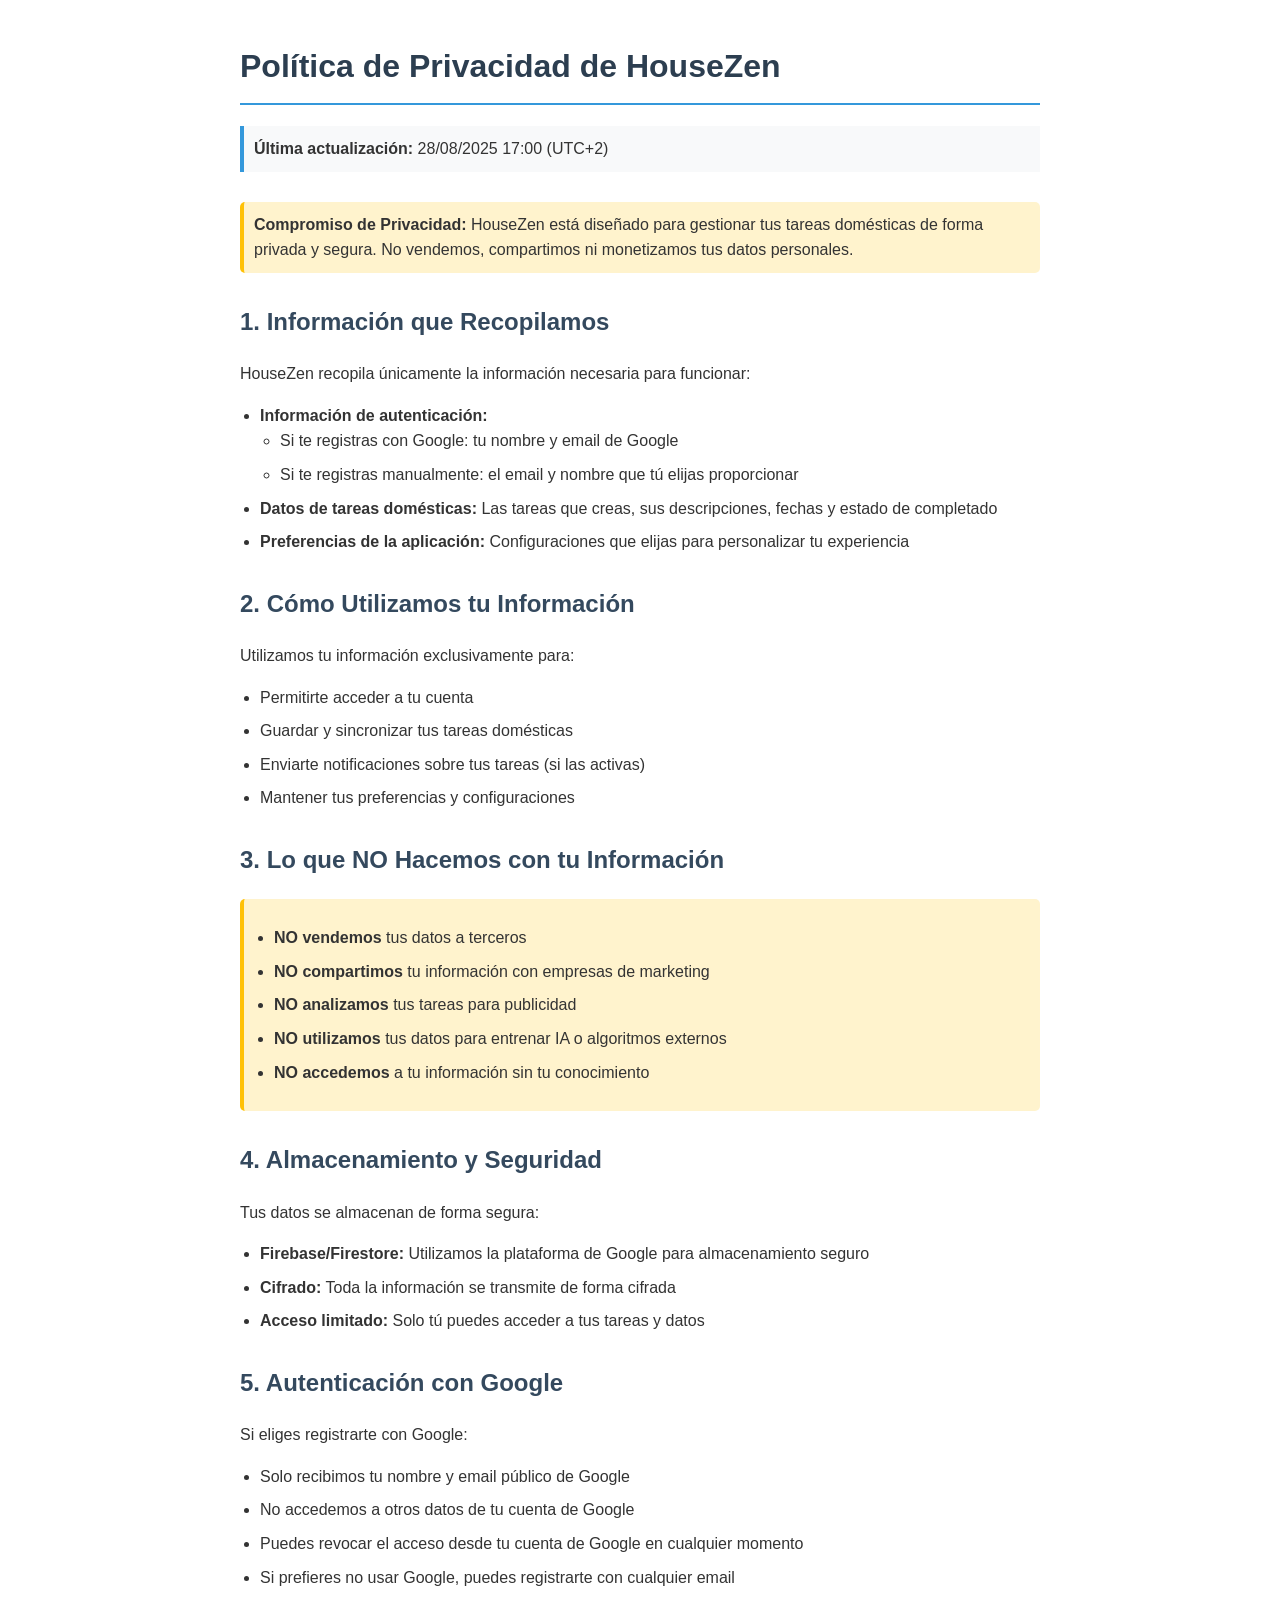
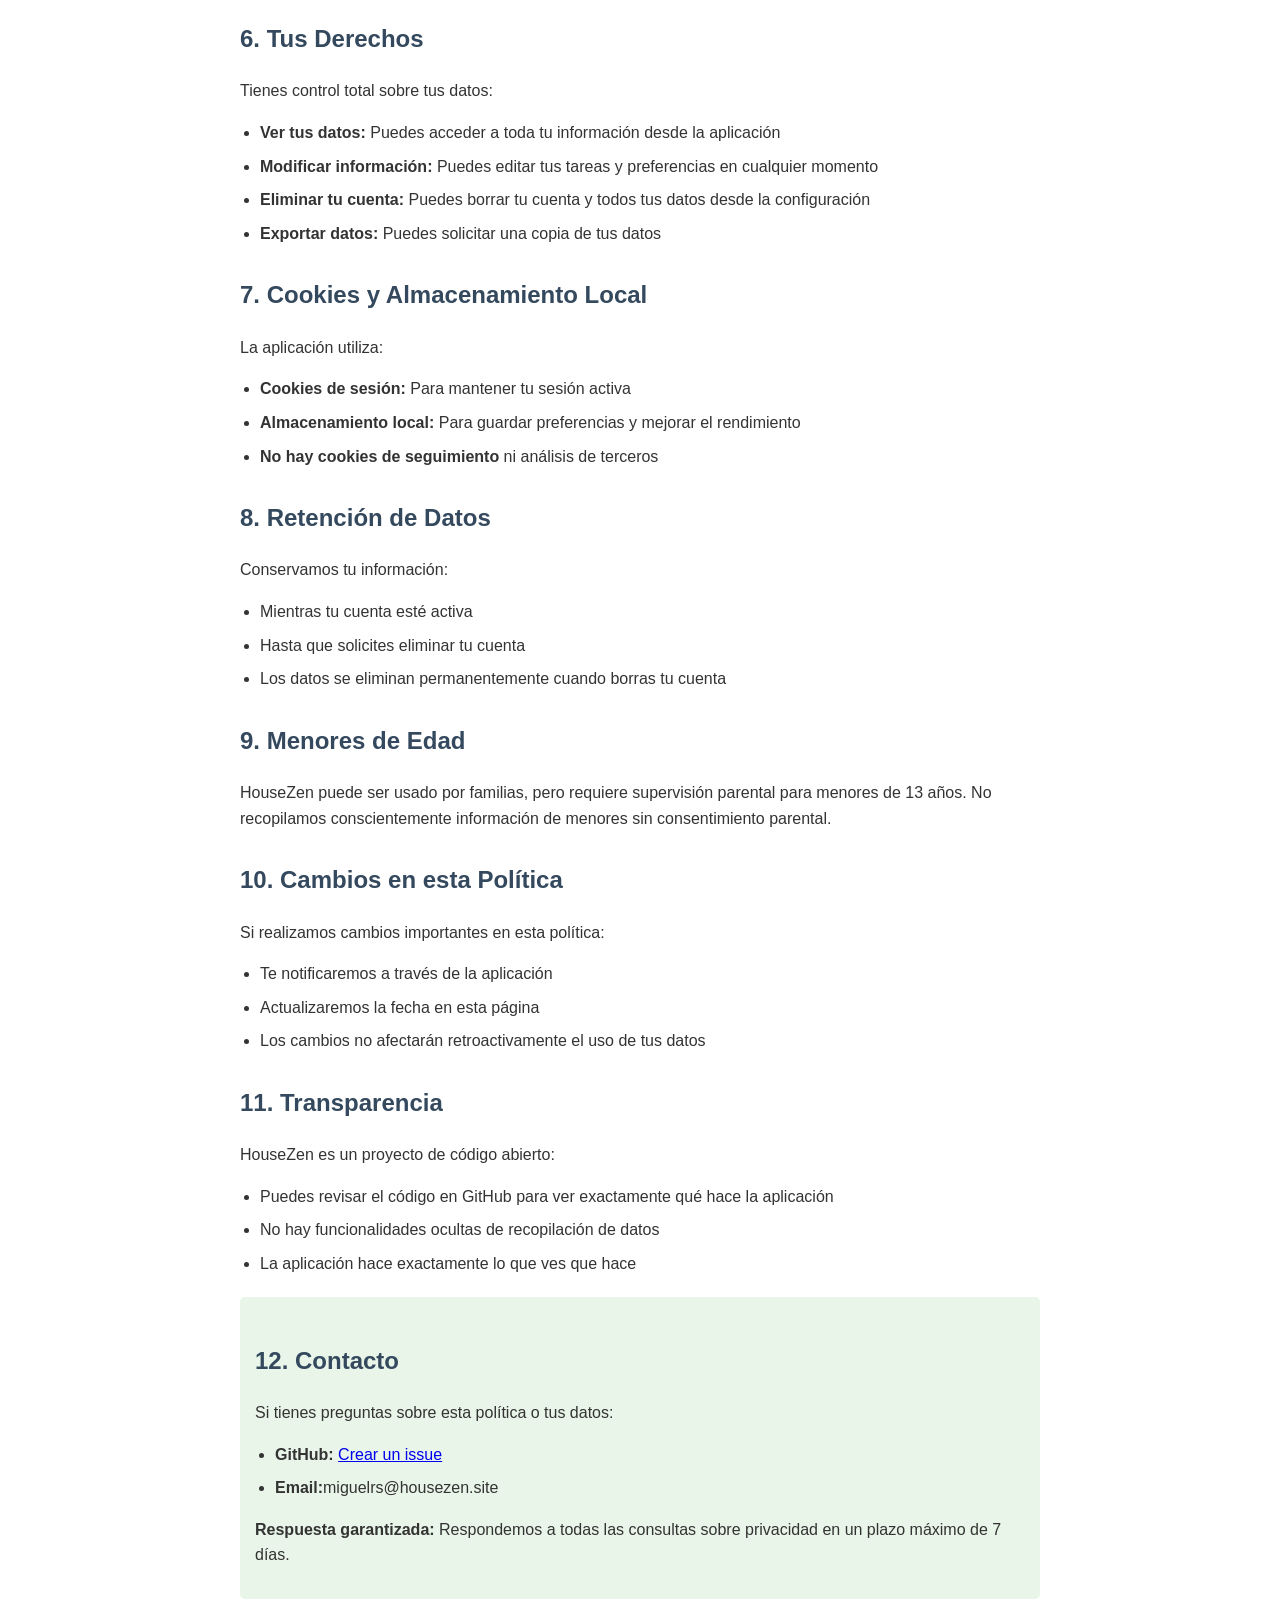
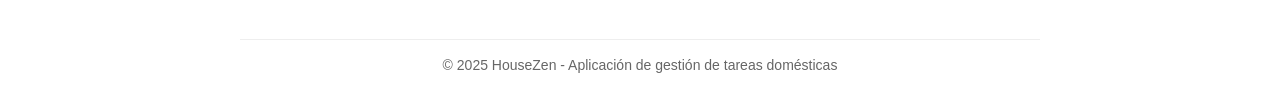
==== privacy-policy.html @ 4b701374 "Deploying to main from @ miguelrs01/housezen@6a768308a273a16f5d1f35a4e3338e0b0a476970 🚀" ====
<!DOCTYPE html>
<html lang="es">
<head>
    <meta charset="UTF-8">
    <meta name="viewport" content="width=device-width, initial-scale=1.0">
    <title>Política de Privacidad - HouseZen</title>
    <style>
        body {
            font-family: -apple-system, BlinkMacSystemFont, 'Segoe UI', Roboto, sans-serif;
            line-height: 1.6;
            max-width: 800px;
            margin: 0 auto;
            padding: 20px;
            color: #333;
            background-color: #ffffff;
        }
        h1 {
            color: #2c3e50;
            border-bottom: 2px solid #3498db;
            padding-bottom: 10px;
        }
        h2 {
            color: #34495e;
            margin-top: 30px;
        }
        .last-updated {
            background-color: #f8f9fa;
            padding: 10px;
            border-left: 4px solid #3498db;
            margin-bottom: 30px;
        }
        .contact-info {
            background-color: #e8f5e8;
            padding: 15px;
            border-radius: 5px;
            margin-top: 20px;
        }
        .highlight {
            background-color: #fff3cd;
            padding: 10px;
            border-radius: 5px;
            border-left: 4px solid #ffc107;
            margin: 15px 0;
        }
        ul {
            padding-left: 20px;
        }
        li {
            margin-bottom: 8px;
        }
    </style>
</head>
<body>
    <h1>Política de Privacidad de HouseZen</h1>
    
    <div class="last-updated">
        <strong>Última actualización:</strong> 28/08/2025 17:00 (UTC+2)
    </div>

    <div class="highlight">
        <strong>Compromiso de Privacidad:</strong> HouseZen está diseñado para gestionar tus tareas domésticas de forma privada y segura. No vendemos, compartimos ni monetizamos tus datos personales.
    </div>

    <h2>1. Información que Recopilamos</h2>
    <p>HouseZen recopila únicamente la información necesaria para funcionar:</p>
    <ul>
        <li><strong>Información de autenticación:</strong>
            <ul>
                <li>Si te registras con Google: tu nombre y email de Google</li>
                <li>Si te registras manualmente: el email y nombre que tú elijas proporcionar</li>
            </ul>
        </li>
        <li><strong>Datos de tareas domésticas:</strong> Las tareas que creas, sus descripciones, fechas y estado de completado</li>
        <li><strong>Preferencias de la aplicación:</strong> Configuraciones que elijas para personalizar tu experiencia</li>
    </ul>

    <h2>2. Cómo Utilizamos tu Información</h2>
    <p>Utilizamos tu información exclusivamente para:</p>
    <ul>
        <li>Permitirte acceder a tu cuenta</li>
        <li>Guardar y sincronizar tus tareas domésticas</li>
        <li>Enviarte notificaciones sobre tus tareas (si las activas)</li>
        <li>Mantener tus preferencias y configuraciones</li>
    </ul>

    <h2>3. Lo que NO Hacemos con tu Información</h2>
    <div class="highlight">
        <ul>
            <li><strong>NO vendemos</strong> tus datos a terceros</li>
            <li><strong>NO compartimos</strong> tu información con empresas de marketing</li>
            <li><strong>NO analizamos</strong> tus tareas para publicidad</li>
            <li><strong>NO utilizamos</strong> tus datos para entrenar IA o algoritmos externos</li>
            <li><strong>NO accedemos</strong> a tu información sin tu conocimiento</li>
        </ul>
    </div>

    <h2>4. Almacenamiento y Seguridad</h2>
    <p>Tus datos se almacenan de forma segura:</p>
    <ul>
        <li><strong>Firebase/Firestore:</strong> Utilizamos la plataforma de Google para almacenamiento seguro</li>
        <li><strong>Cifrado:</strong> Toda la información se transmite de forma cifrada</li>
        <li><strong>Acceso limitado:</strong> Solo tú puedes acceder a tus tareas y datos</li>
    </ul>

    <h2>5. Autenticación con Google</h2>
    <p>Si eliges registrarte con Google:</p>
    <ul>
        <li>Solo recibimos tu nombre y email público de Google</li>
        <li>No accedemos a otros datos de tu cuenta de Google</li>
        <li>Puedes revocar el acceso desde tu cuenta de Google en cualquier momento</li>
        <li>Si prefieres no usar Google, puedes registrarte con cualquier email</li>
    </ul>

    <h2>6. Tus Derechos</h2>
    <p>Tienes control total sobre tus datos:</p>
    <ul>
        <li><strong>Ver tus datos:</strong> Puedes acceder a toda tu información desde la aplicación</li>
        <li><strong>Modificar información:</strong> Puedes editar tus tareas y preferencias en cualquier momento</li>
        <li><strong>Eliminar tu cuenta:</strong> Puedes borrar tu cuenta y todos tus datos desde la configuración</li>
        <li><strong>Exportar datos:</strong> Puedes solicitar una copia de tus datos</li>
    </ul>

    <h2>7. Cookies y Almacenamiento Local</h2>
    <p>La aplicación utiliza:</p>
    <ul>
        <li><strong>Cookies de sesión:</strong> Para mantener tu sesión activa</li>
        <li><strong>Almacenamiento local:</strong> Para guardar preferencias y mejorar el rendimiento</li>
        <li><strong>No hay cookies de seguimiento</strong> ni análisis de terceros</li>
    </ul>

    <h2>8. Retención de Datos</h2>
    <p>Conservamos tu información:</p>
    <ul>
        <li>Mientras tu cuenta esté activa</li>
        <li>Hasta que solicites eliminar tu cuenta</li>
        <li>Los datos se eliminan permanentemente cuando borras tu cuenta</li>
    </ul>

    <h2>9. Menores de Edad</h2>
    <p>HouseZen puede ser usado por familias, pero requiere supervisión parental para menores de 13 años. No recopilamos conscientemente información de menores sin consentimiento parental.</p>

    <h2>10. Cambios en esta Política</h2>
    <p>Si realizamos cambios importantes en esta política:</p>
    <ul>
        <li>Te notificaremos a través de la aplicación</li>
        <li>Actualizaremos la fecha en esta página</li>
        <li>Los cambios no afectarán retroactivamente el uso de tus datos</li>
    </ul>

    <h2>11. Transparencia</h2>
    <p>HouseZen es un proyecto de código abierto:</p>
    <ul>
        <li>Puedes revisar el código en GitHub para ver exactamente qué hace la aplicación</li>
        <li>No hay funcionalidades ocultas de recopilación de datos</li>
        <li>La aplicación hace exactamente lo que ves que hace</li>
    </ul>

    <div class="contact-info">
        <h2>12. Contacto</h2>
        <p>Si tienes preguntas sobre esta política o tus datos:</p>
        <ul>
            <li><strong>GitHub:</strong> <a href="https://github.com/miguelrs01/housezen/issues">Crear un issue</a></li>
            <li><strong>Email:</strong>miguelrs@housezen.site</li>
        </ul>
        <p><strong>Respuesta garantizada:</strong> Respondemos a todas las consultas sobre privacidad en un plazo máximo de 7 días.</p>
    </div>

    <hr style="margin-top: 40px; border: none; border-top: 1px solid #eee;">
    <p style="text-align: center; color: #666; font-size: 14px;">
        © 2025 HouseZen - Aplicación de gestión de tareas domésticas<br>
    </p>
</body>
</html>
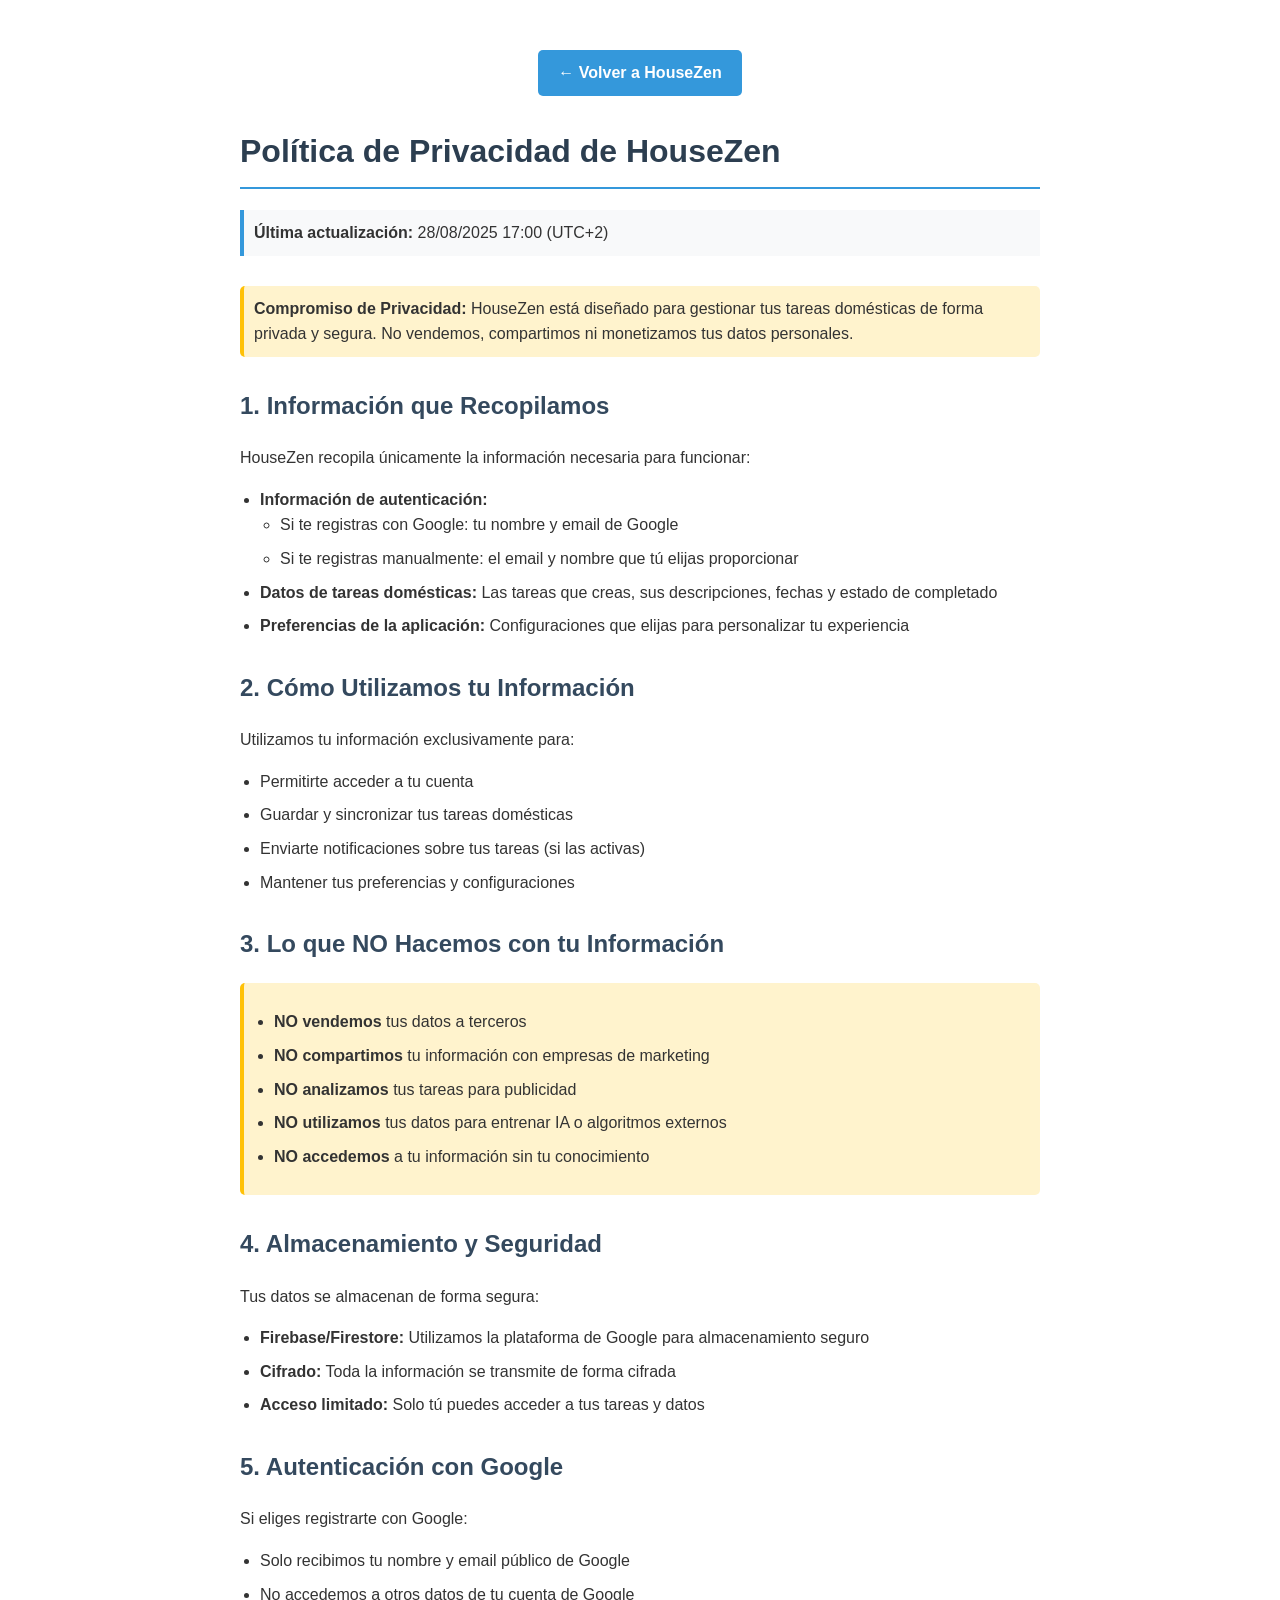
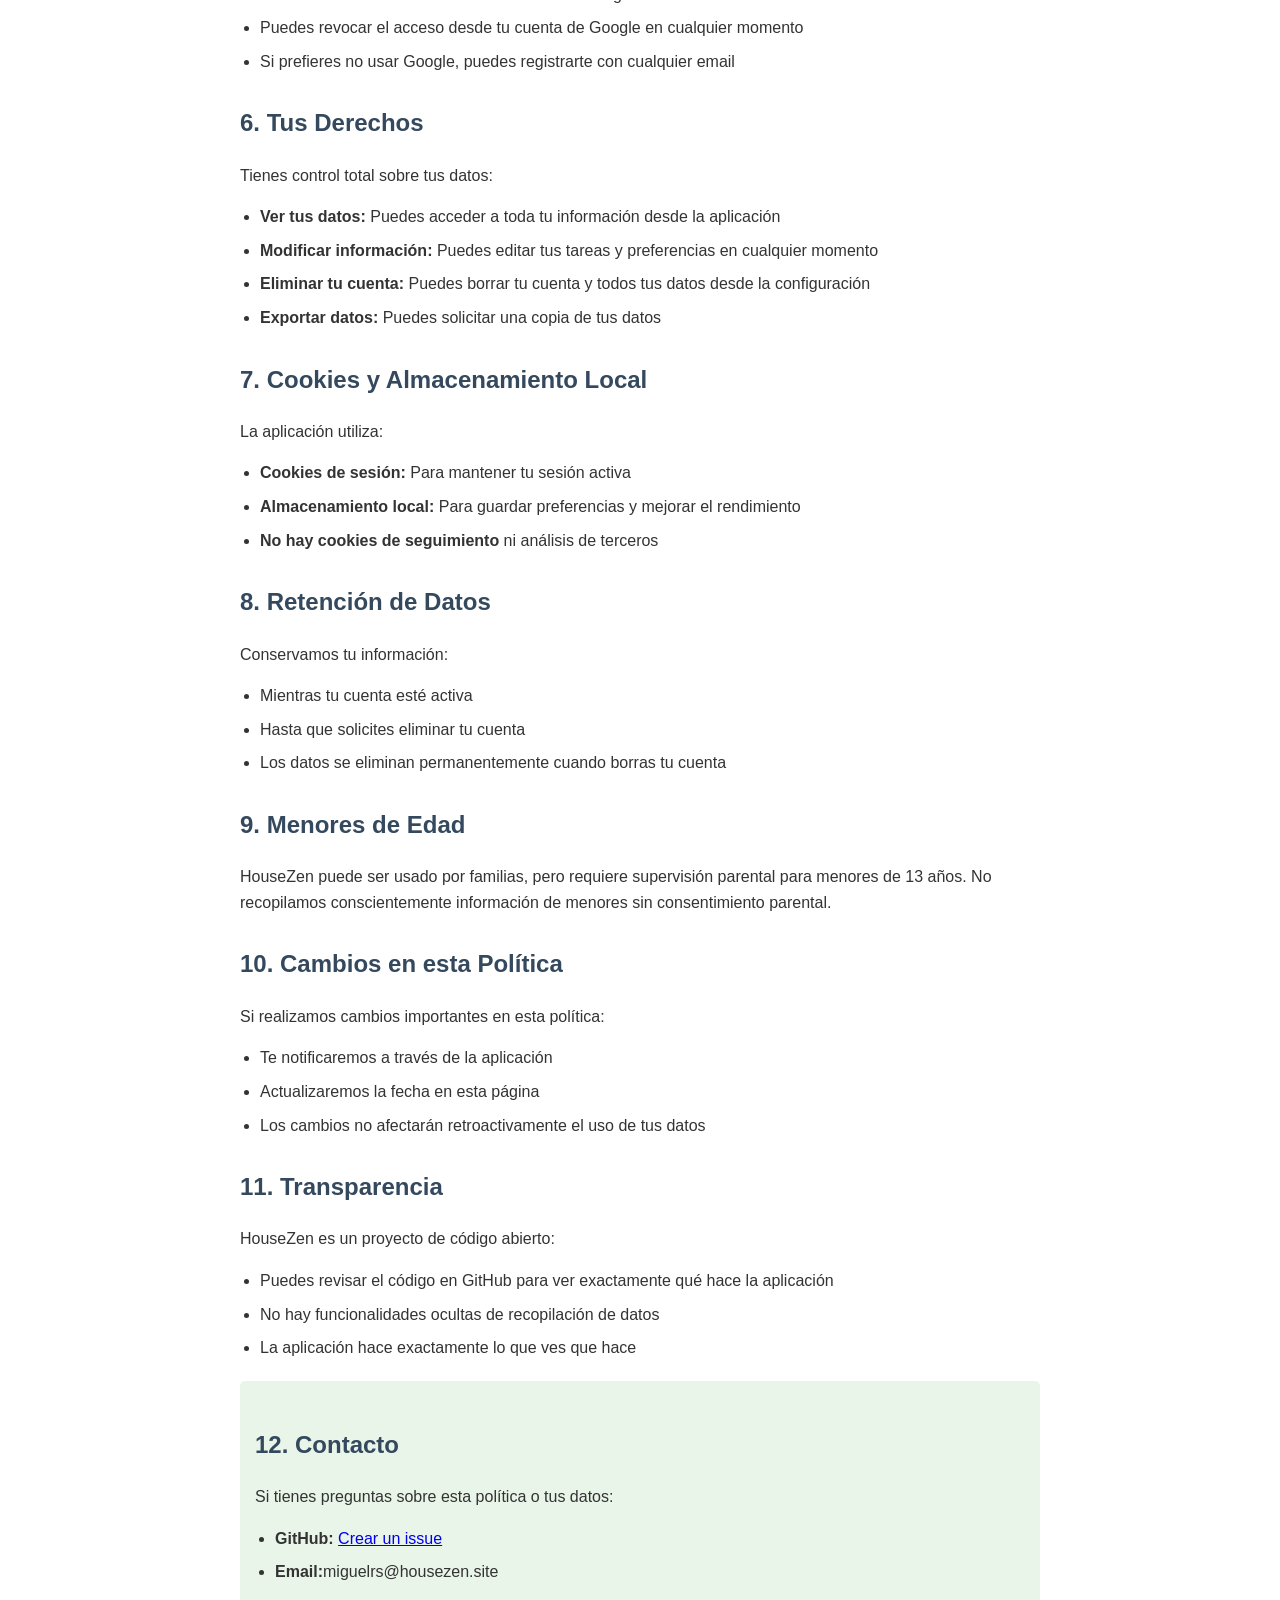
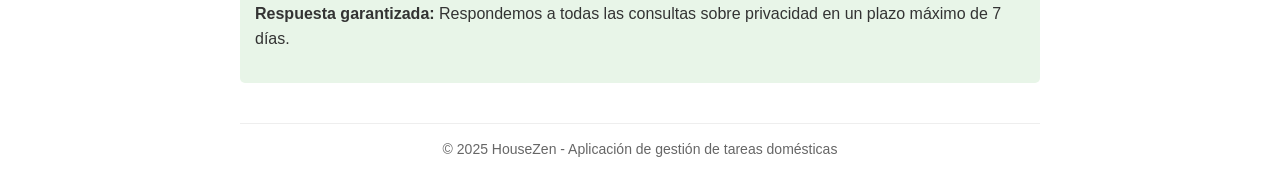
==== commit d1eb7211: "Deploying to main from @ miguelrs01/housezen@49559778eb76a75785e6e9dc3e42bb20bac0793b 🚀" ====
--- a/privacy-policy.html
+++ b/privacy-policy.html
@@ -51,6 +51,16 @@
     </style>
 </head>
 <body>
+        <!-- Botón de Retroceder -->
+    <div style="text-align:center; margin: 30px 0;">
+        <a href="https://www.housezen.site" 
+           style="display:inline-block; padding:10px 20px; background-color:#3498db; color:white; text-decoration:none; border-radius:5px; font-weight:bold; transition: background-color 0.3s;"
+           onmouseover="this.style.backgroundColor='#2980b9';" 
+           onmouseout="this.style.backgroundColor='#3498db';">
+            ← Volver a HouseZen
+        </a>
+    </div>
+    
     <h1>Política de Privacidad de HouseZen</h1>
     
     <div class="last-updated">
